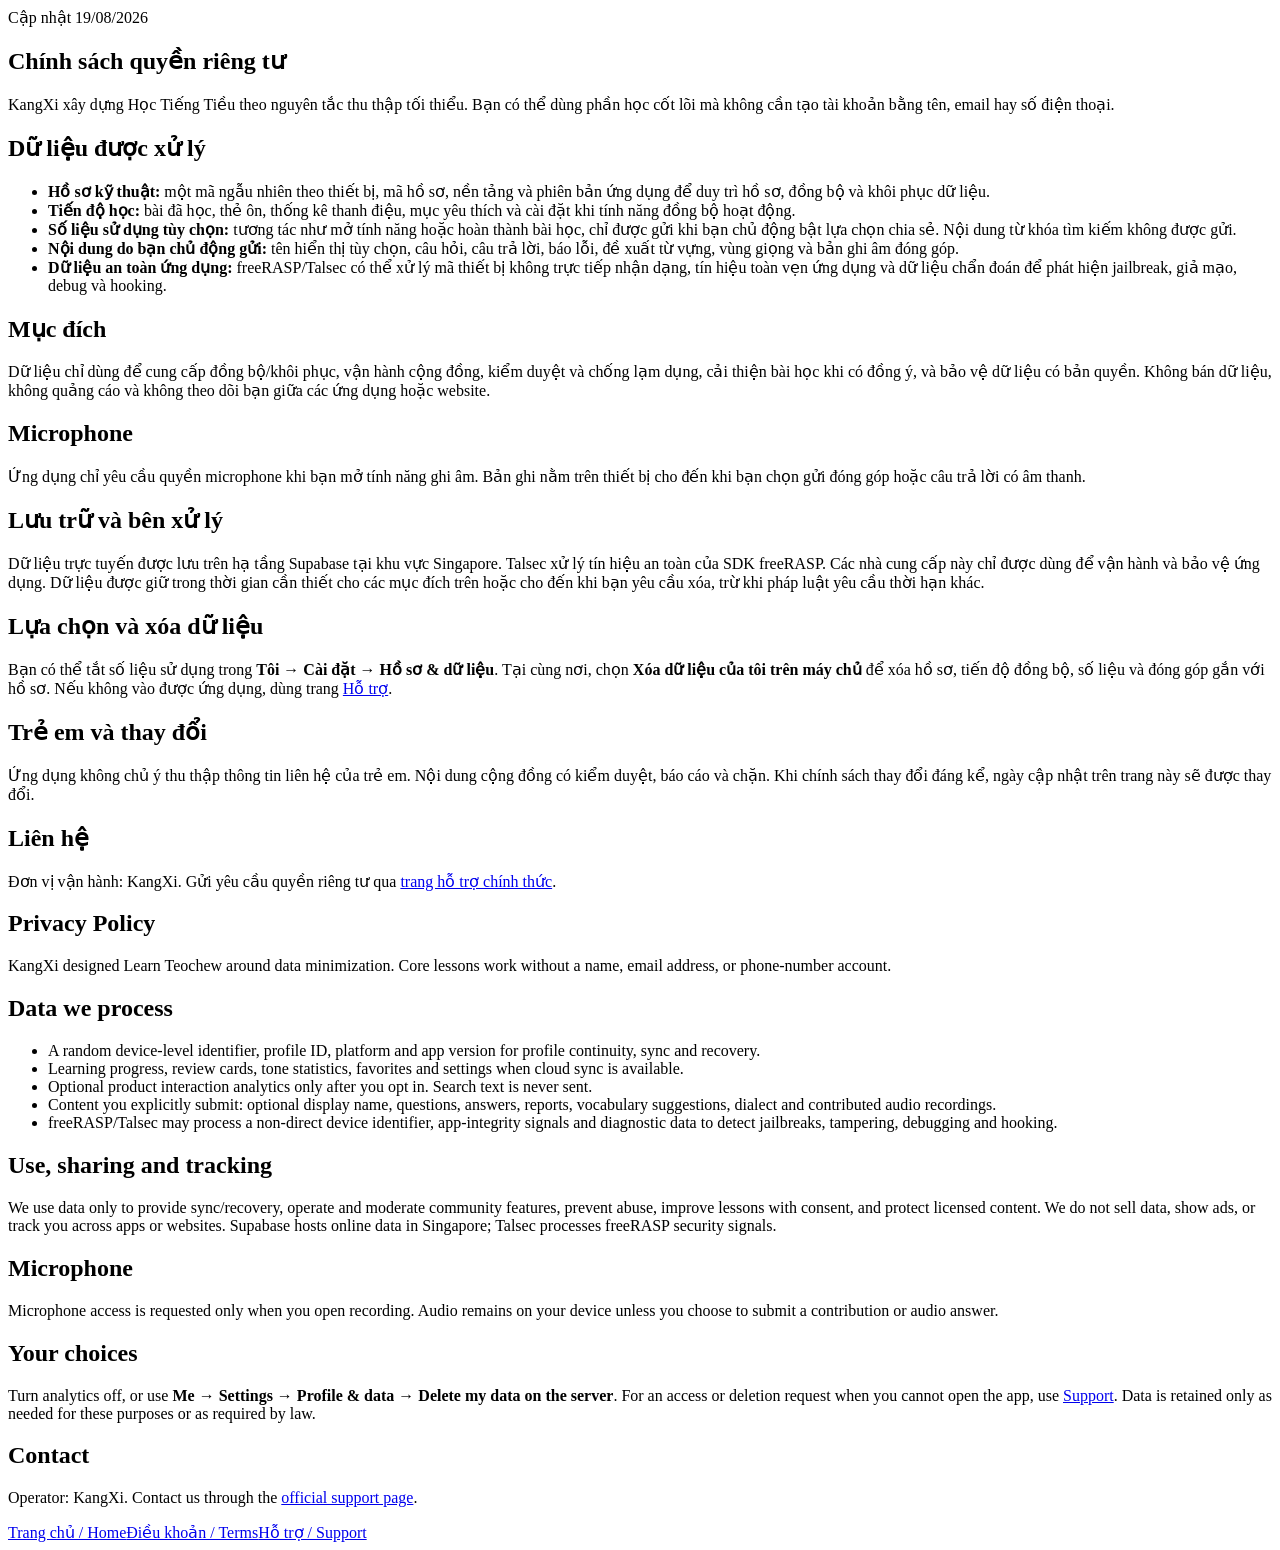
==== privacy.html @ 73d122c8 "Publish privacy.html" ====
<!doctype html>
<html lang="vi"><head><meta charset="utf-8"><meta name="viewport" content="width=device-width,initial-scale=1"><title>Chính sách quyền riêng tư · Học Tiếng Tiều</title><link rel="stylesheet" href="styles.css"></head>
<body><main><article><div class="eyebrow">Cập nhật 19/08/2026</div><h1>Chính sách quyền riêng tư</h1>
<p>KangXi xây dựng Học Tiếng Tiều theo nguyên tắc thu thập tối thiểu. Bạn có thể dùng phần học cốt lõi mà không cần tạo tài khoản bằng tên, email hay số điện thoại.</p>
<h2>Dữ liệu được xử lý</h2><ul><li><strong>Hồ sơ kỹ thuật:</strong> một mã ngẫu nhiên theo thiết bị, mã hồ sơ, nền tảng và phiên bản ứng dụng để duy trì hồ sơ, đồng bộ và khôi phục dữ liệu.</li><li><strong>Tiến độ học:</strong> bài đã học, thẻ ôn, thống kê thanh điệu, mục yêu thích và cài đặt khi tính năng đồng bộ hoạt động.</li><li><strong>Số liệu sử dụng tùy chọn:</strong> tương tác như mở tính năng hoặc hoàn thành bài học, chỉ được gửi khi bạn chủ động bật lựa chọn chia sẻ. Nội dung từ khóa tìm kiếm không được gửi.</li><li><strong>Nội dung do bạn chủ động gửi:</strong> tên hiển thị tùy chọn, câu hỏi, câu trả lời, báo lỗi, đề xuất từ vựng, vùng giọng và bản ghi âm đóng góp.</li><li><strong>Dữ liệu an toàn ứng dụng:</strong> freeRASP/Talsec có thể xử lý mã thiết bị không trực tiếp nhận dạng, tín hiệu toàn vẹn ứng dụng và dữ liệu chẩn đoán để phát hiện jailbreak, giả mạo, debug và hooking.</li></ul>
<h2>Mục đích</h2><p>Dữ liệu chỉ dùng để cung cấp đồng bộ/khôi phục, vận hành cộng đồng, kiểm duyệt và chống lạm dụng, cải thiện bài học khi có đồng ý, và bảo vệ dữ liệu có bản quyền. Không bán dữ liệu, không quảng cáo và không theo dõi bạn giữa các ứng dụng hoặc website.</p>
<h2>Microphone</h2><p>Ứng dụng chỉ yêu cầu quyền microphone khi bạn mở tính năng ghi âm. Bản ghi nằm trên thiết bị cho đến khi bạn chọn gửi đóng góp hoặc câu trả lời có âm thanh.</p>
<h2>Lưu trữ và bên xử lý</h2><p>Dữ liệu trực tuyến được lưu trên hạ tầng Supabase tại khu vực Singapore. Talsec xử lý tín hiệu an toàn của SDK freeRASP. Các nhà cung cấp này chỉ được dùng để vận hành và bảo vệ ứng dụng. Dữ liệu được giữ trong thời gian cần thiết cho các mục đích trên hoặc cho đến khi bạn yêu cầu xóa, trừ khi pháp luật yêu cầu thời hạn khác.</p>
<h2>Lựa chọn và xóa dữ liệu</h2><p>Bạn có thể tắt số liệu sử dụng trong <strong>Tôi → Cài đặt → Hồ sơ & dữ liệu</strong>. Tại cùng nơi, chọn <strong>Xóa dữ liệu của tôi trên máy chủ</strong> để xóa hồ sơ, tiến độ đồng bộ, số liệu và đóng góp gắn với hồ sơ. Nếu không vào được ứng dụng, dùng trang <a href="support.html">Hỗ trợ</a>.</p>
<h2>Trẻ em và thay đổi</h2><p>Ứng dụng không chủ ý thu thập thông tin liên hệ của trẻ em. Nội dung cộng đồng có kiểm duyệt, báo cáo và chặn. Khi chính sách thay đổi đáng kể, ngày cập nhật trên trang này sẽ được thay đổi.</p>
<h2>Liên hệ</h2><p>Đơn vị vận hành: KangXi. Gửi yêu cầu quyền riêng tư qua <a href="support.html">trang hỗ trợ chính thức</a>.</p>
<div class="lang"><h1>Privacy Policy</h1><p>KangXi designed Learn Teochew around data minimization. Core lessons work without a name, email address, or phone-number account.</p>
<h2>Data we process</h2><ul><li>A random device-level identifier, profile ID, platform and app version for profile continuity, sync and recovery.</li><li>Learning progress, review cards, tone statistics, favorites and settings when cloud sync is available.</li><li>Optional product interaction analytics only after you opt in. Search text is never sent.</li><li>Content you explicitly submit: optional display name, questions, answers, reports, vocabulary suggestions, dialect and contributed audio recordings.</li><li>freeRASP/Talsec may process a non-direct device identifier, app-integrity signals and diagnostic data to detect jailbreaks, tampering, debugging and hooking.</li></ul>
<h2>Use, sharing and tracking</h2><p>We use data only to provide sync/recovery, operate and moderate community features, prevent abuse, improve lessons with consent, and protect licensed content. We do not sell data, show ads, or track you across apps or websites. Supabase hosts online data in Singapore; Talsec processes freeRASP security signals.</p>
<h2>Microphone</h2><p>Microphone access is requested only when you open recording. Audio remains on your device unless you choose to submit a contribution or audio answer.</p>
<h2>Your choices</h2><p>Turn analytics off, or use <strong>Me → Settings → Profile & data → Delete my data on the server</strong>. For an access or deletion request when you cannot open the app, use <a href="support.html">Support</a>. Data is retained only as needed for these purposes or as required by law.</p>
<h2>Contact</h2><p>Operator: KangXi. Contact us through the <a href="support.html">official support page</a>.</p></div>
<nav><a href="index.html">Trang chủ / Home</a><a href="terms.html">Điều khoản / Terms</a><a href="support.html">Hỗ trợ / Support</a></nav></article></main></body></html>
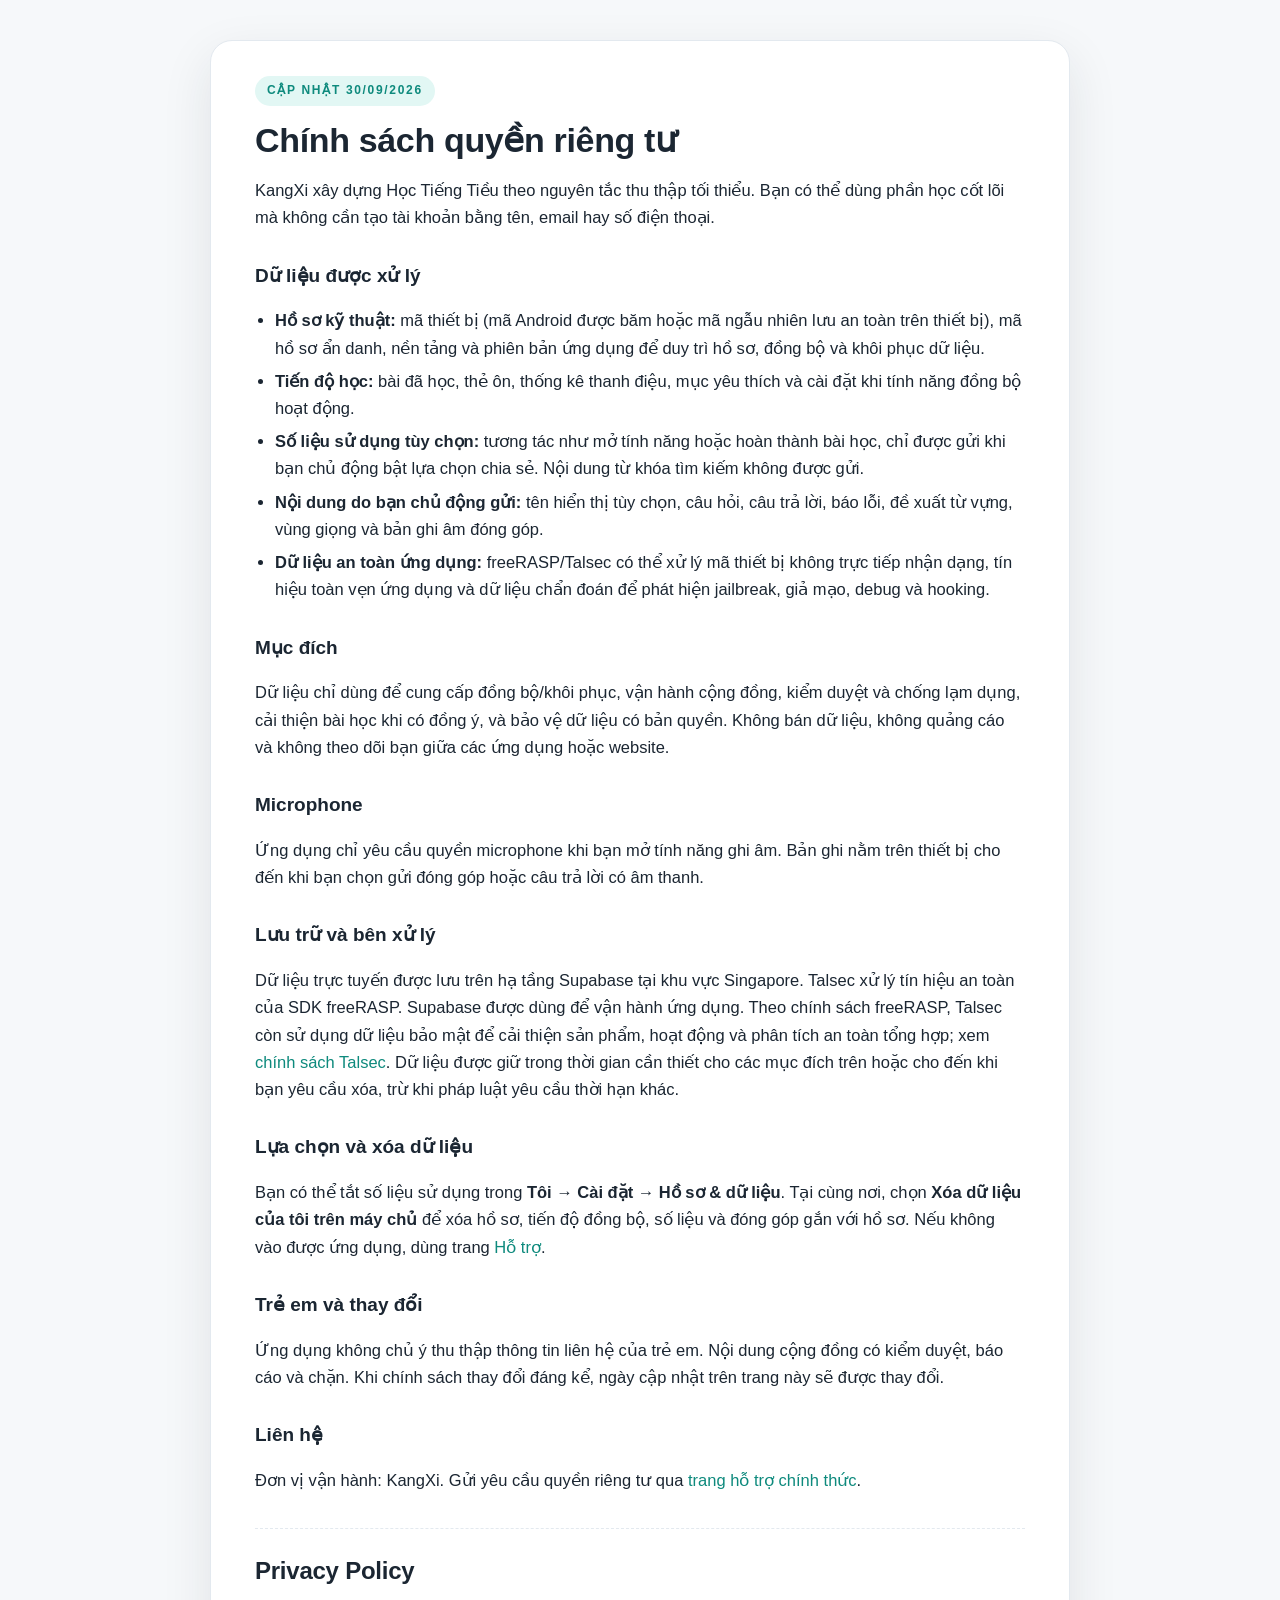
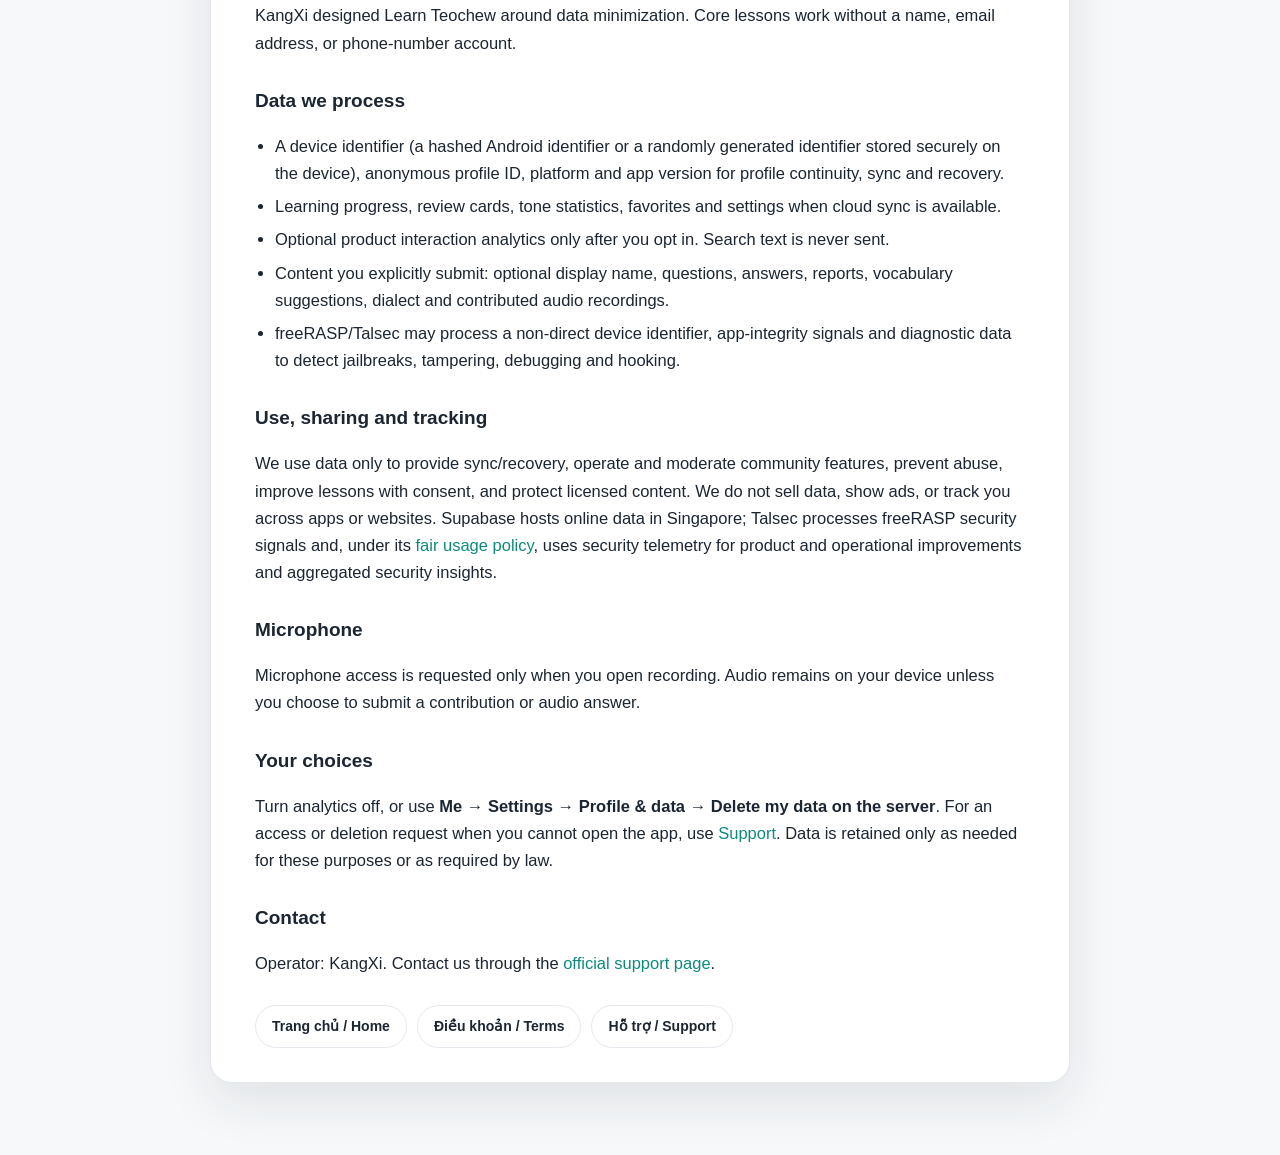
==== commit f83cb04c: "fix: align privacy and deletion guidance with Android release" ====
--- a/privacy.html
+++ b/privacy.html
@@ -1,17 +1,17 @@
 <!doctype html>
 <html lang="vi"><head><meta charset="utf-8"><meta name="viewport" content="width=device-width,initial-scale=1"><title>Chính sách quyền riêng tư · Học Tiếng Tiều</title><link rel="stylesheet" href="styles.css"></head>
-<body><main><article><div class="eyebrow">Cập nhật 19/08/2026</div><h1>Chính sách quyền riêng tư</h1>
+<body><main><article><div class="eyebrow">Cập nhật 30/09/2026</div><h1>Chính sách quyền riêng tư</h1>
 <p>KangXi xây dựng Học Tiếng Tiều theo nguyên tắc thu thập tối thiểu. Bạn có thể dùng phần học cốt lõi mà không cần tạo tài khoản bằng tên, email hay số điện thoại.</p>
-<h2>Dữ liệu được xử lý</h2><ul><li><strong>Hồ sơ kỹ thuật:</strong> một mã ngẫu nhiên theo thiết bị, mã hồ sơ, nền tảng và phiên bản ứng dụng để duy trì hồ sơ, đồng bộ và khôi phục dữ liệu.</li><li><strong>Tiến độ học:</strong> bài đã học, thẻ ôn, thống kê thanh điệu, mục yêu thích và cài đặt khi tính năng đồng bộ hoạt động.</li><li><strong>Số liệu sử dụng tùy chọn:</strong> tương tác như mở tính năng hoặc hoàn thành bài học, chỉ được gửi khi bạn chủ động bật lựa chọn chia sẻ. Nội dung từ khóa tìm kiếm không được gửi.</li><li><strong>Nội dung do bạn chủ động gửi:</strong> tên hiển thị tùy chọn, câu hỏi, câu trả lời, báo lỗi, đề xuất từ vựng, vùng giọng và bản ghi âm đóng góp.</li><li><strong>Dữ liệu an toàn ứng dụng:</strong> freeRASP/Talsec có thể xử lý mã thiết bị không trực tiếp nhận dạng, tín hiệu toàn vẹn ứng dụng và dữ liệu chẩn đoán để phát hiện jailbreak, giả mạo, debug và hooking.</li></ul>
+<h2>Dữ liệu được xử lý</h2><ul><li><strong>Hồ sơ kỹ thuật:</strong> mã thiết bị (mã Android được băm hoặc mã ngẫu nhiên lưu an toàn trên thiết bị), mã hồ sơ ẩn danh, nền tảng và phiên bản ứng dụng để duy trì hồ sơ, đồng bộ và khôi phục dữ liệu.</li><li><strong>Tiến độ học:</strong> bài đã học, thẻ ôn, thống kê thanh điệu, mục yêu thích và cài đặt khi tính năng đồng bộ hoạt động.</li><li><strong>Số liệu sử dụng tùy chọn:</strong> tương tác như mở tính năng hoặc hoàn thành bài học, chỉ được gửi khi bạn chủ động bật lựa chọn chia sẻ. Nội dung từ khóa tìm kiếm không được gửi.</li><li><strong>Nội dung do bạn chủ động gửi:</strong> tên hiển thị tùy chọn, câu hỏi, câu trả lời, báo lỗi, đề xuất từ vựng, vùng giọng và bản ghi âm đóng góp.</li><li><strong>Dữ liệu an toàn ứng dụng:</strong> freeRASP/Talsec có thể xử lý mã thiết bị không trực tiếp nhận dạng, tín hiệu toàn vẹn ứng dụng và dữ liệu chẩn đoán để phát hiện jailbreak, giả mạo, debug và hooking.</li></ul>
 <h2>Mục đích</h2><p>Dữ liệu chỉ dùng để cung cấp đồng bộ/khôi phục, vận hành cộng đồng, kiểm duyệt và chống lạm dụng, cải thiện bài học khi có đồng ý, và bảo vệ dữ liệu có bản quyền. Không bán dữ liệu, không quảng cáo và không theo dõi bạn giữa các ứng dụng hoặc website.</p>
 <h2>Microphone</h2><p>Ứng dụng chỉ yêu cầu quyền microphone khi bạn mở tính năng ghi âm. Bản ghi nằm trên thiết bị cho đến khi bạn chọn gửi đóng góp hoặc câu trả lời có âm thanh.</p>
-<h2>Lưu trữ và bên xử lý</h2><p>Dữ liệu trực tuyến được lưu trên hạ tầng Supabase tại khu vực Singapore. Talsec xử lý tín hiệu an toàn của SDK freeRASP. Các nhà cung cấp này chỉ được dùng để vận hành và bảo vệ ứng dụng. Dữ liệu được giữ trong thời gian cần thiết cho các mục đích trên hoặc cho đến khi bạn yêu cầu xóa, trừ khi pháp luật yêu cầu thời hạn khác.</p>
+<h2>Lưu trữ và bên xử lý</h2><p>Dữ liệu trực tuyến được lưu trên hạ tầng Supabase tại khu vực Singapore. Talsec xử lý tín hiệu an toàn của SDK freeRASP. Supabase được dùng để vận hành ứng dụng. Theo chính sách freeRASP, Talsec còn sử dụng dữ liệu bảo mật để cải thiện sản phẩm, hoạt động và phân tích an toàn tổng hợp; xem <a href="https://docs.talsec.app/freerasp/terms-of-service/fair-usage-policy-fup">chính sách Talsec</a>. Dữ liệu được giữ trong thời gian cần thiết cho các mục đích trên hoặc cho đến khi bạn yêu cầu xóa, trừ khi pháp luật yêu cầu thời hạn khác.</p>
 <h2>Lựa chọn và xóa dữ liệu</h2><p>Bạn có thể tắt số liệu sử dụng trong <strong>Tôi → Cài đặt → Hồ sơ & dữ liệu</strong>. Tại cùng nơi, chọn <strong>Xóa dữ liệu của tôi trên máy chủ</strong> để xóa hồ sơ, tiến độ đồng bộ, số liệu và đóng góp gắn với hồ sơ. Nếu không vào được ứng dụng, dùng trang <a href="support.html">Hỗ trợ</a>.</p>
 <h2>Trẻ em và thay đổi</h2><p>Ứng dụng không chủ ý thu thập thông tin liên hệ của trẻ em. Nội dung cộng đồng có kiểm duyệt, báo cáo và chặn. Khi chính sách thay đổi đáng kể, ngày cập nhật trên trang này sẽ được thay đổi.</p>
 <h2>Liên hệ</h2><p>Đơn vị vận hành: KangXi. Gửi yêu cầu quyền riêng tư qua <a href="support.html">trang hỗ trợ chính thức</a>.</p>
 <div class="lang"><h1>Privacy Policy</h1><p>KangXi designed Learn Teochew around data minimization. Core lessons work without a name, email address, or phone-number account.</p>
-<h2>Data we process</h2><ul><li>A random device-level identifier, profile ID, platform and app version for profile continuity, sync and recovery.</li><li>Learning progress, review cards, tone statistics, favorites and settings when cloud sync is available.</li><li>Optional product interaction analytics only after you opt in. Search text is never sent.</li><li>Content you explicitly submit: optional display name, questions, answers, reports, vocabulary suggestions, dialect and contributed audio recordings.</li><li>freeRASP/Talsec may process a non-direct device identifier, app-integrity signals and diagnostic data to detect jailbreaks, tampering, debugging and hooking.</li></ul>
-<h2>Use, sharing and tracking</h2><p>We use data only to provide sync/recovery, operate and moderate community features, prevent abuse, improve lessons with consent, and protect licensed content. We do not sell data, show ads, or track you across apps or websites. Supabase hosts online data in Singapore; Talsec processes freeRASP security signals.</p>
+<h2>Data we process</h2><ul><li>A device identifier (a hashed Android identifier or a randomly generated identifier stored securely on the device), anonymous profile ID, platform and app version for profile continuity, sync and recovery.</li><li>Learning progress, review cards, tone statistics, favorites and settings when cloud sync is available.</li><li>Optional product interaction analytics only after you opt in. Search text is never sent.</li><li>Content you explicitly submit: optional display name, questions, answers, reports, vocabulary suggestions, dialect and contributed audio recordings.</li><li>freeRASP/Talsec may process a non-direct device identifier, app-integrity signals and diagnostic data to detect jailbreaks, tampering, debugging and hooking.</li></ul>
+<h2>Use, sharing and tracking</h2><p>We use data only to provide sync/recovery, operate and moderate community features, prevent abuse, improve lessons with consent, and protect licensed content. We do not sell data, show ads, or track you across apps or websites. Supabase hosts online data in Singapore; Talsec processes freeRASP security signals and, under its <a href="https://docs.talsec.app/freerasp/terms-of-service/fair-usage-policy-fup">fair usage policy</a>, uses security telemetry for product and operational improvements and aggregated security insights.</p>
 <h2>Microphone</h2><p>Microphone access is requested only when you open recording. Audio remains on your device unless you choose to submit a contribution or audio answer.</p>
 <h2>Your choices</h2><p>Turn analytics off, or use <strong>Me → Settings → Profile & data → Delete my data on the server</strong>. For an access or deletion request when you cannot open the app, use <a href="support.html">Support</a>. Data is retained only as needed for these purposes or as required by law.</p>
 <h2>Contact</h2><p>Operator: KangXi. Contact us through the <a href="support.html">official support page</a>.</p></div>
--- a/styles.css
+++ b/styles.css
@@ -0,0 +1,188 @@
+/* ===== Học Tiếng Tiều · KangXi — design system v2 (teal, khớp app) ===== */
+:root {
+  color-scheme: light dark;
+  --teal: #14B8A6;
+  --teal-deep: #0E8A7D;
+  --coral: #FF6B6B;
+  --amber: #F59E0B;
+  --bg: #F6F8FA;
+  --card: #ffffff;
+  --ink: #1B2632;
+  --text: #1B2632;
+  --muted: #5B6B7C;
+  --line: #E3E9EF;
+  --shadow: 0 18px 50px rgba(27, 38, 50, .10);
+}
+@media (prefers-color-scheme: dark) {
+  :root {
+    --bg: #10161B;
+    --card: #1A2229;
+    --ink: #F2F6F9;
+    --text: #F2F6F9;
+    --muted: #9FB0BF;
+    --line: #2A343D;
+    --shadow: 0 18px 50px rgba(0, 0, 0, .45);
+  }
+}
+
+* { box-sizing: border-box; }
+html { scroll-behavior: smooth; }
+body {
+  margin: 0;
+  background: var(--bg);
+  color: var(--text);
+  font: 16.5px/1.65 "Be Vietnam Pro", -apple-system, BlinkMacSystemFont, "Segoe UI", sans-serif;
+  -webkit-font-smoothing: antialiased;
+}
+a { color: var(--teal-deep); text-decoration: none; }
+a:hover { text-decoration: underline; }
+img { max-width: 100%; display: block; }
+
+/* ---------- khung trang tài liệu (privacy/terms/support) ---------- */
+main { width: min(860px, calc(100% - 32px)); margin: 40px auto 72px; }
+header, article {
+  background: var(--card);
+  border: 1px solid var(--line);
+  border-radius: 22px;
+  padding: 34px clamp(20px, 5vw, 44px);
+  box-shadow: var(--shadow);
+}
+.eyebrow {
+  display: inline-block;
+  font-size: 12px; font-weight: 800; letter-spacing: .14em; text-transform: uppercase;
+  color: var(--teal-deep);
+  background: color-mix(in srgb, var(--teal) 12%, transparent);
+  padding: 5px 12px; border-radius: 999px; margin-bottom: 14px;
+}
+article h1, header h1 { font-size: clamp(26px, 4.5vw, 34px); line-height: 1.2; margin: 0 0 14px; letter-spacing: -.01em; }
+article h2 { font-size: 19px; margin: 28px 0 8px; }
+article ul { padding-left: 20px; }
+article li { margin: 6px 0; }
+.lang { border-top: 1px dashed var(--line); margin-top: 34px; padding-top: 10px; }
+.lang h1 { font-size: 24px; margin-top: 18px; }
+article nav, header nav { display: flex; flex-wrap: wrap; gap: 10px; margin-top: 28px; }
+article nav a, header nav a {
+  border: 1px solid var(--line); border-radius: 999px; padding: 9px 16px;
+  font-weight: 600; font-size: 14px; color: var(--text);
+}
+article nav a:hover, header nav a:hover { border-color: var(--teal); color: var(--teal-deep); text-decoration: none; }
+
+/* ================= LANDING ================= */
+.landing { width: 100%; margin: 0; }
+.wrap { width: min(1120px, calc(100% - 40px)); margin: 0 auto; }
+
+/* topbar */
+.topbar { position: sticky; top: 0; z-index: 50; backdrop-filter: blur(14px);
+  background: color-mix(in srgb, var(--bg) 82%, transparent); border-bottom: 1px solid var(--line); }
+.topbar .wrap { display: flex; align-items: center; gap: 14px; height: 64px; }
+.brand { display: flex; align-items: center; gap: 10px; font-weight: 800; font-size: 17px; color: var(--text); }
+.brand img { width: 34px; height: 34px; border-radius: 9px; }
+.topnav { margin-left: auto; display: flex; gap: 22px; align-items: center; }
+.topnav a { color: var(--muted); font-weight: 600; font-size: 14.5px; }
+.topnav a:hover { color: var(--teal-deep); text-decoration: none; }
+.btn {
+  display: inline-flex; align-items: center; gap: 8px;
+  background: var(--teal); color: #fff !important; font-weight: 700; font-size: 15px;
+  padding: 11px 20px; border-radius: 999px; box-shadow: 0 8px 22px rgba(20, 184, 166, .35);
+  transition: transform .15s ease, box-shadow .15s ease;
+}
+.btn:hover { transform: translateY(-1px); box-shadow: 0 12px 26px rgba(20, 184, 166, .45); text-decoration: none; }
+.btn.ghost { background: transparent; color: var(--text) !important; border: 1.5px solid var(--line); box-shadow: none; }
+.btn.ghost:hover { border-color: var(--teal); color: var(--teal-deep) !important; }
+
+/* hero */
+.hero { position: relative; overflow: hidden; padding: 84px 0 40px; }
+.hero::before { content: ""; position: absolute; inset: -40% -20% auto; height: 130%;
+  background: radial-gradient(60% 70% at 75% 20%, color-mix(in srgb, var(--teal) 16%, transparent), transparent 70%),
+              radial-gradient(45% 55% at 15% 75%, color-mix(in srgb, var(--coral) 9%, transparent), transparent 70%);
+  pointer-events: none; }
+.hero .wrap { position: relative; display: grid; grid-template-columns: 1.05fr .95fr; gap: 40px; align-items: center; }
+.hero h1 { font-size: clamp(34px, 5vw, 52px); line-height: 1.12; letter-spacing: -.02em; margin: 14px 0 18px; }
+.hero h1 .accent { color: var(--teal); }
+.hero p.lead { font-size: clamp(16px, 2vw, 19px); color: var(--muted); max-width: 34em; margin: 0 0 26px; }
+.cta-row { display: flex; flex-wrap: wrap; gap: 14px; align-items: center; }
+.cta-note { font-size: 13px; color: var(--muted); margin-top: 12px; }
+
+/* phone mockups */
+.phones { position: relative; display: flex; justify-content: center; min-height: 540px; }
+.phone {
+  width: 252px; border-radius: 40px; padding: 10px; background: var(--ink);
+  box-shadow: 0 30px 70px rgba(27, 38, 50, .35);
+}
+@media (prefers-color-scheme: dark) { .phone { background: #000; box-shadow: 0 30px 70px rgba(0,0,0,.7); } }
+.phone img { border-radius: 31px; }
+.phones .phone.back { position: absolute; right: 6%; top: 44px; transform: rotate(7deg) scale(.94); opacity: .92; }
+.phones .phone.front { position: relative; z-index: 2; transform: rotate(-3deg); margin-right: 22%; }
+
+/* stats */
+.stats { padding: 26px 0 8px; }
+.stats .wrap { display: grid; grid-template-columns: repeat(4, 1fr); gap: 14px; }
+.stat { background: var(--card); border: 1px solid var(--line); border-radius: 18px; padding: 20px 12px; text-align: center; }
+.stat b { display: block; font-size: clamp(22px, 3vw, 30px); color: var(--teal-deep); letter-spacing: -.01em; }
+.stat span { font-size: 13.5px; color: var(--muted); font-weight: 600; }
+
+/* sections */
+section.block { padding: 72px 0 8px; }
+.kicker { text-align: center; font-size: 13px; font-weight: 800; letter-spacing: .16em; text-transform: uppercase; color: var(--teal-deep); }
+section.block h2 { text-align: center; font-size: clamp(26px, 3.6vw, 36px); letter-spacing: -.015em; margin: 10px auto 14px; max-width: 22em; }
+.section-lead { text-align: center; color: var(--muted); max-width: 44em; margin: 0 auto 40px; }
+
+/* features */
+.grid3 { display: grid; grid-template-columns: repeat(3, 1fr); gap: 18px; }
+.feature { background: var(--card); border: 1px solid var(--line); border-radius: 20px; padding: 24px; transition: transform .18s ease, box-shadow .18s ease; }
+.feature:hover { transform: translateY(-4px); box-shadow: var(--shadow); }
+.feature .ico { width: 46px; height: 46px; display: grid; place-items: center; font-size: 23px;
+  border-radius: 14px; background: color-mix(in srgb, var(--teal) 12%, transparent); margin-bottom: 14px; }
+.feature h3 { margin: 0 0 6px; font-size: 17.5px; }
+.feature p { margin: 0; color: var(--muted); font-size: 15px; }
+
+/* screenshots strip */
+.shots { display: flex; justify-content: center; gap: 26px; flex-wrap: wrap; }
+.shots .phone { width: 232px; }
+
+/* widget split */
+.split { display: grid; grid-template-columns: 1fr 1fr; gap: 44px; align-items: center; }
+.split .phone { width: 262px; margin: 0 auto; }
+.split ul { list-style: none; padding: 0; margin: 18px 0 0; }
+.split li { padding-left: 30px; position: relative; margin: 12px 0; color: var(--muted); }
+.split li::before { content: "✓"; position: absolute; left: 0; top: 0; color: var(--teal); font-weight: 800; }
+.split h2 { text-align: left; margin-left: 0; }
+.split .kicker { text-align: left; }
+
+/* tone chips demo */
+.tones { display: flex; gap: 8px; flex-wrap: wrap; justify-content: center; margin: 0 0 40px; }
+.tone { font-weight: 800; font-size: 14px; padding: 7px 13px; border-radius: 999px; color: #fff; }
+
+/* launch status */
+.launch-card {
+  display: flex; align-items: center; justify-content: space-between; gap: 28px;
+  background: var(--card); border: 1px solid var(--line); border-radius: 24px;
+  padding: clamp(26px, 5vw, 46px); box-shadow: var(--shadow);
+}
+.launch-card .kicker, .launch-card h2 { text-align: left; }
+.launch-card h2 { margin: 8px 0; }
+.launch-card p { margin: 0; color: var(--muted); }
+.launch-card .btn { flex: 0 0 auto; }
+
+/* footer */
+footer.site { margin-top: 84px; border-top: 1px solid var(--line); padding: 36px 0 46px; }
+footer.site .wrap { display: flex; flex-wrap: wrap; gap: 18px; align-items: center; }
+footer.site .links { margin-left: auto; display: flex; gap: 20px; flex-wrap: wrap; }
+footer.site a { color: var(--muted); font-size: 14px; }
+footer.site .copy { width: 100%; color: var(--muted); font-size: 13px; margin-top: 8px; }
+
+@media (max-width: 900px) {
+  .hero .wrap { grid-template-columns: 1fr; text-align: center; }
+  .hero p.lead { margin-inline: auto; }
+  .cta-row { justify-content: center; }
+  .phones { min-height: 480px; margin-top: 10px; }
+  .phones .phone.front { margin-right: 18%; }
+  .stats .wrap { grid-template-columns: repeat(2, 1fr); }
+  .grid3 { grid-template-columns: 1fr; }
+  .split { grid-template-columns: 1fr; text-align: center; }
+  .split h2, .split .kicker { text-align: center; }
+  .split li { text-align: left; }
+  .topnav a:not(.btn) { display: none; }
+  .launch-card { flex-direction: column; text-align: center; }
+  .launch-card .kicker, .launch-card h2 { text-align: center; }
+}
